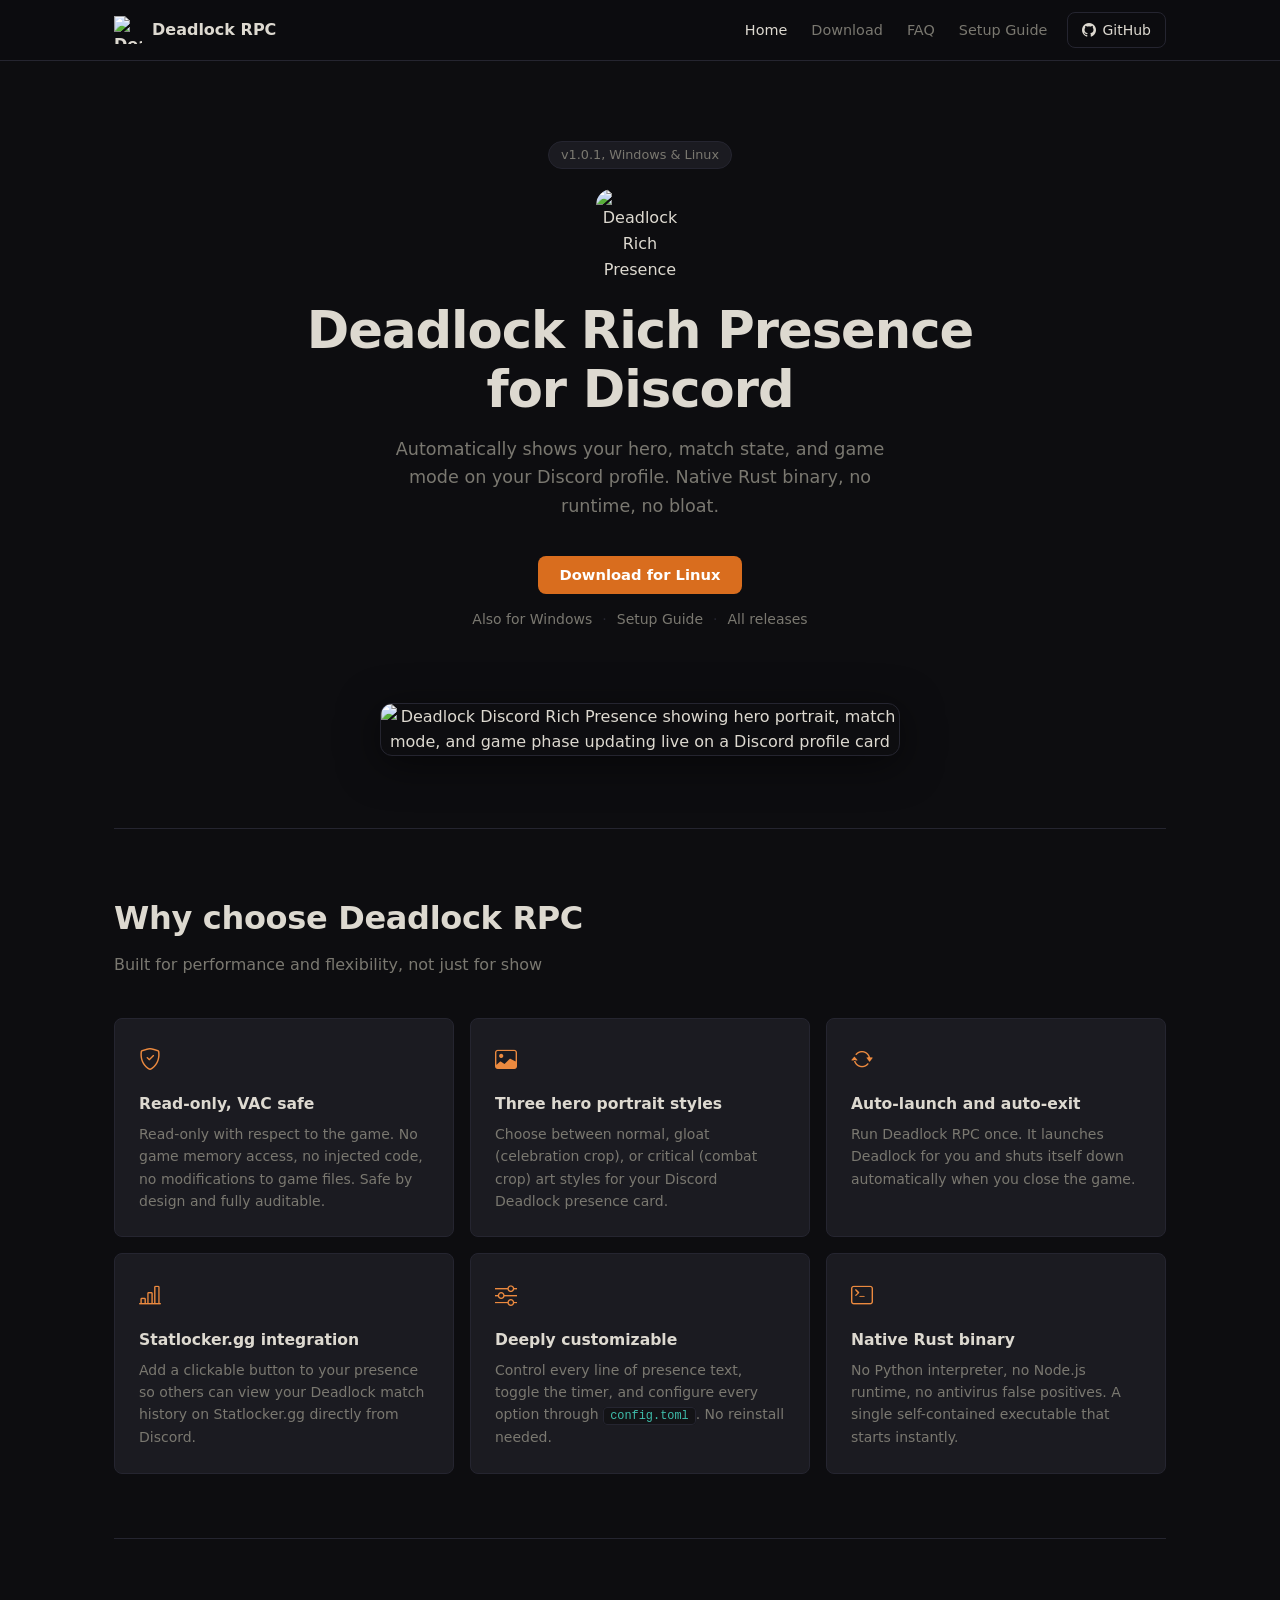
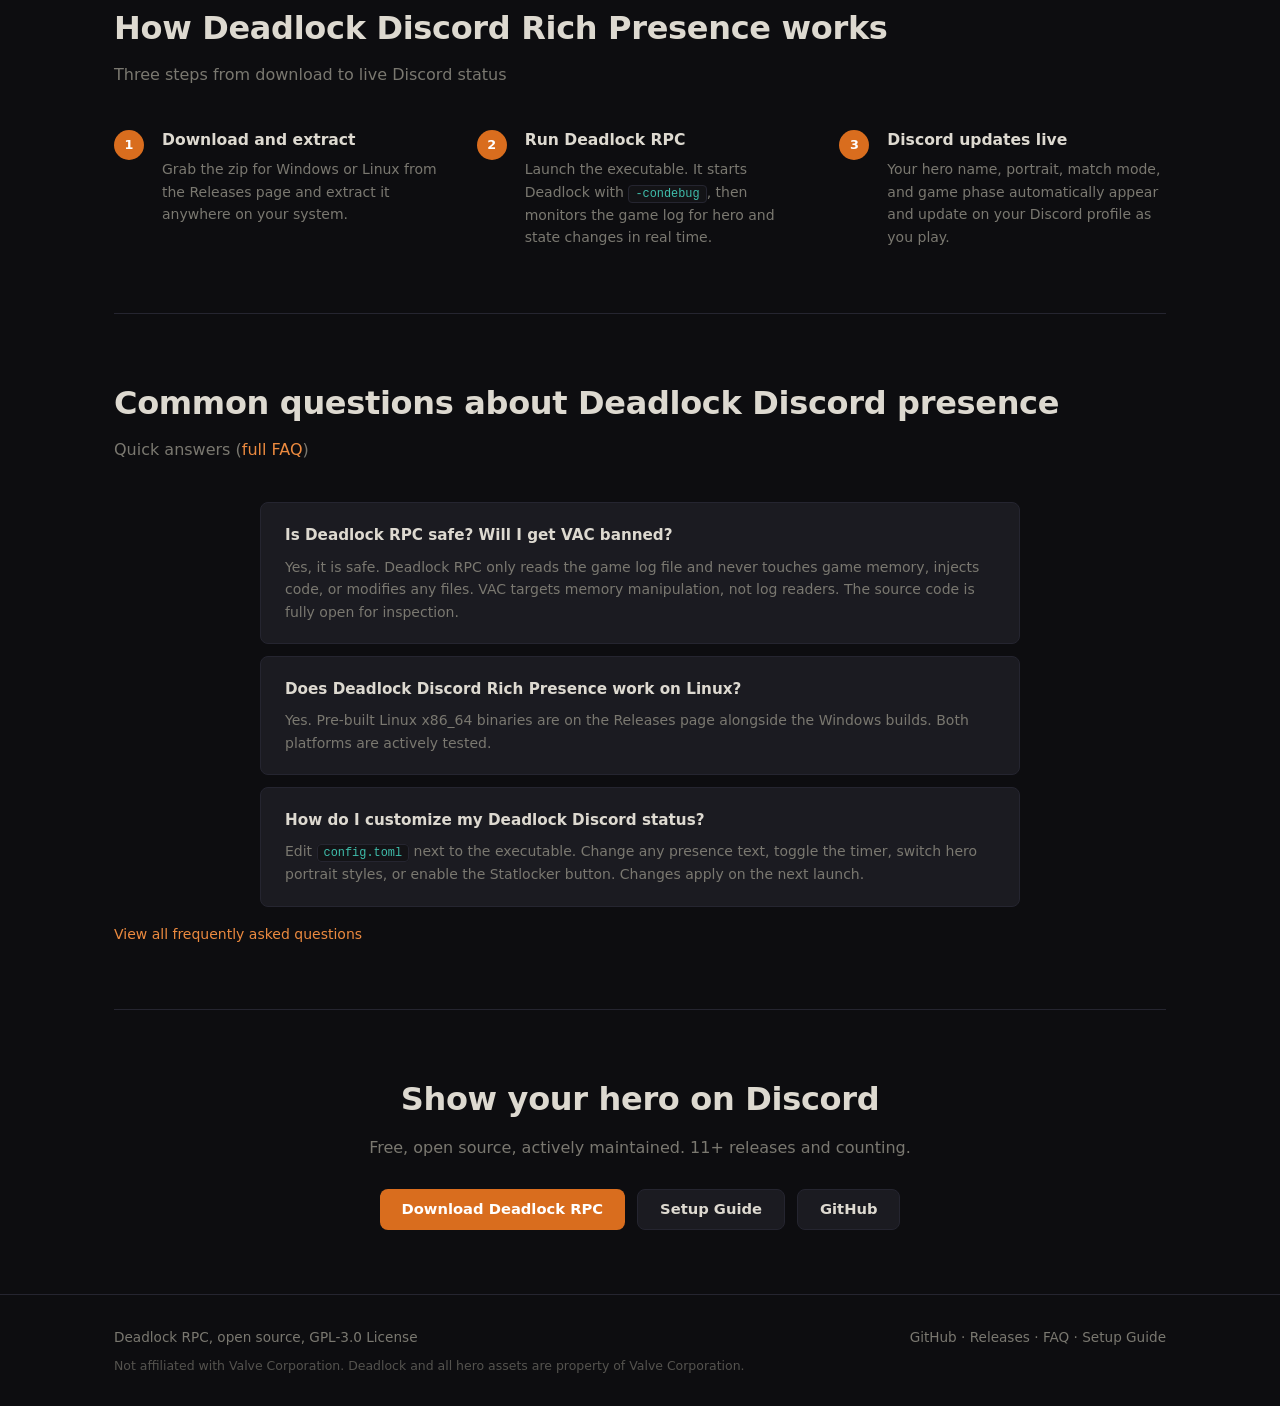
==== index.html @ f25bebad "deploy github page" ====
<!DOCTYPE html>
<html lang="en">
<head>
  <meta charset="UTF-8">
  <meta name="viewport" content="width=device-width, initial-scale=1.0">
  <title>Deadlock Rich Presence: Discord Rich Presence for Deadlock</title>
  <meta name="description" content="Show your Deadlock hero, match state, and game mode on Discord automatically. Free Rust-native app for Windows and Linux. No runtime required.">
  <link rel="canonical" href="https://heytariq.github.io/deadlock-rpc/">
  <link rel="icon" type="image/png" href="assets/icon.png">

  <meta property="og:type" content="website">
  <meta property="og:title" content="Deadlock Rich Presence: Discord Rich Presence for Deadlock">
  <meta property="og:description" content="Show your Deadlock hero, match state, and game mode on Discord automatically. Free Rust-native app for Windows and Linux.">
  <meta property="og:image" content="https://heytariq.github.io/deadlock-rpc/assets/icon.png">
  <meta property="og:url" content="https://heytariq.github.io/deadlock-rpc/">
  <meta property="og:site_name" content="Deadlock Rich Presence">

  <meta name="twitter:card" content="summary">
  <meta name="twitter:title" content="Deadlock Rich Presence: Discord Rich Presence for Deadlock">
  <meta name="twitter:description" content="Show your Deadlock hero, match state, and game mode on Discord automatically. Free Rust-native app for Windows and Linux.">
  <meta name="twitter:image" content="https://heytariq.github.io/deadlock-rpc/assets/icon.png">

  <link rel="stylesheet" href="https://cdn.jsdelivr.net/npm/bootstrap-icons@1.11.3/font/bootstrap-icons.min.css">
  <link rel="stylesheet" href="css/style.css">

  <script type="application/ld+json">
  {
    "@context": "https://schema.org",
    "@type": "SoftwareApplication",
    "name": "Deadlock Rich Presence",
    "alternateName": "Deadlock RPC",
    "description": "Discord Rich Presence for Deadlock. Automatically shows your current hero, game state, and match mode on your Discord profile in real time.",
    "url": "https://heytariq.github.io/deadlock-rpc/",
    "downloadUrl": "https://github.com/HeyTariq/deadlock-rpc/releases/latest",
    "applicationCategory": "GameApplication",
    "operatingSystem": ["Windows", "Linux"],
    "softwareVersion": "1.0.1",
    "offers": {
      "@type": "Offer",
      "price": "0",
      "priceCurrency": "USD"
    },
    "author": {
      "@type": "Person",
      "name": "HeyTariq",
      "url": "https://github.com/HeyTariq"
    },
    "license": "https://github.com/HeyTariq/deadlock-rpc/blob/main/LICENSE",
    "codeRepository": "https://github.com/HeyTariq/deadlock-rpc"
  }
  </script>
</head>
<body>
  <nav aria-label="Site navigation">
    <div class="nav-inner">
      <a href="./" class="nav-brand">
        <img src="assets/icon.png" alt="Deadlock RPC" width="28" height="28">
        Deadlock RPC
      </a>
      <div class="nav-right">
        <ul class="nav-links">
          <li><a href="./" class="active">Home</a></li>
          <li><a href="download/">Download</a></li>
          <li><a href="faq/">FAQ</a></li>
          <li><a href="setup-guide/">Setup Guide</a></li>
        </ul>
        <a href="https://github.com/HeyTariq/deadlock-rpc" class="nav-github" aria-label="View on GitHub">
          <i class="bi bi-github" aria-hidden="true"></i>
          <span class="nav-github-label">GitHub</span>
        </a>
      </div>
    </div>
  </nav>

  <main>
    <div class="container">
      <section class="hero">
        <span class="version-badge">v1.0.1, Windows &amp; Linux</span>
        <img src="assets/icon.png" alt="Deadlock Rich Presence logo" class="hero-icon" width="88" height="88">
        <h1>Deadlock Rich Presence<br>for Discord</h1>
        <p class="hero-tagline">
          Automatically shows your hero, match state, and game mode
          on your Discord profile. Native Rust binary, no runtime, no bloat.
        </p>

        <div class="dl-block">
          <a href="https://github.com/HeyTariq/deadlock-rpc/releases/latest/download/deadlock-rpc-setup-windows-x86_64.zip"
             class="btn btn-primary"
             id="dl-primary-win"
             aria-label="Download Deadlock Rich Presence for Windows">
            Download for Windows
          </a>
          <a href="https://github.com/HeyTariq/deadlock-rpc/releases/latest/download/deadlock-rpc-setup-linux-x86_64.zip"
             class="btn btn-primary"
             id="dl-primary-linux"
             aria-label="Download Deadlock Rich Presence for Linux">
            Download for Linux
          </a>

          <div class="dl-alts">
            <span class="dl-alt-linux">Also for <a href="https://github.com/HeyTariq/deadlock-rpc/releases/latest/download/deadlock-rpc-setup-linux-x86_64.zip" class="link-subtle">Linux</a></span>
            <span class="dl-alt-win">Also for <a href="https://github.com/HeyTariq/deadlock-rpc/releases/latest/download/deadlock-rpc-setup-windows-x86_64.zip" class="link-subtle">Windows</a></span>
            <span class="dl-dot" aria-hidden="true">·</span>
            <a href="setup-guide/" class="link-subtle">Setup Guide</a>
            <span class="dl-dot" aria-hidden="true">·</span>
            <a href="https://github.com/HeyTariq/deadlock-rpc/releases" class="link-subtle">All releases</a>
          </div>
        </div>
      </section>
    </div>

    <div class="demo-section">
      <div class="container">
        <img
          src="assets/demo.gif"
          alt="Deadlock Discord Rich Presence showing hero portrait, match mode, and game phase updating live on a Discord profile card"
          class="demo-gif"
          loading="lazy"
          width="520"
        >
      </div>
    </div>

    <div class="container">
      <section>
        <h2>Why choose Deadlock RPC</h2>
        <p class="section-sub">Built for performance and flexibility, not just for show</p>
        <div class="features-grid">

          <div class="feature-card">
            <i class="bi bi-shield-check feature-icon" aria-hidden="true"></i>
            <h3>Read-only, VAC safe</h3>
            <p>Read-only with respect to the game. No game memory access, no injected code, no modifications to game files. Safe by design and fully auditable.</p>
          </div>

          <div class="feature-card">
            <i class="bi bi-image feature-icon" aria-hidden="true"></i>
            <h3>Three hero portrait styles</h3>
            <p>Choose between normal, gloat (celebration crop), or critical (combat crop) art styles for your Discord Deadlock presence card.</p>
          </div>

          <div class="feature-card">
            <i class="bi bi-arrow-repeat feature-icon" aria-hidden="true"></i>
            <h3>Auto-launch and auto-exit</h3>
            <p>Run Deadlock RPC once. It launches Deadlock for you and shuts itself down automatically when you close the game.</p>
          </div>

          <div class="feature-card">
            <i class="bi bi-bar-chart-line feature-icon" aria-hidden="true"></i>
            <h3>Statlocker.gg integration</h3>
            <p>Add a clickable button to your presence so others can view your Deadlock match history on Statlocker.gg directly from Discord.</p>
          </div>

          <div class="feature-card">
            <i class="bi bi-sliders feature-icon" aria-hidden="true"></i>
            <h3>Deeply customizable</h3>
            <p>Control every line of presence text, toggle the timer, and configure every option through <code>config.toml</code>. No reinstall needed.</p>
          </div>

          <div class="feature-card">
            <i class="bi bi-terminal feature-icon" aria-hidden="true"></i>
            <h3>Native Rust binary</h3>
            <p>No Python interpreter, no Node.js runtime, no antivirus false positives. A single self-contained executable that starts instantly.</p>
          </div>

        </div>
      </section>

      <section>
        <h2>How Deadlock Discord Rich Presence works</h2>
        <p class="section-sub">Three steps from download to live Discord status</p>
        <div class="steps">
          <div class="step">
            <h3>Download and extract</h3>
            <p>Grab the zip for Windows or Linux from the Releases page and extract it anywhere on your system.</p>
          </div>
          <div class="step">
            <h3>Run Deadlock RPC</h3>
            <p>Launch the executable. It starts Deadlock with <code>-condebug</code>, then monitors the game log for hero and state changes in real time.</p>
          </div>
          <div class="step">
            <h3>Discord updates live</h3>
            <p>Your hero name, portrait, match mode, and game phase automatically appear and update on your Discord profile as you play.</p>
          </div>
        </div>
      </section>

      <section>
        <h2>Common questions about Deadlock Discord presence</h2>
        <p class="section-sub">Quick answers (<a href="faq/">full FAQ</a>)</p>
        <div class="faq-list">
          <div class="faq-item">
            <h3>Is Deadlock RPC safe? Will I get VAC banned?</h3>
            <p>Yes, it is safe. Deadlock RPC only reads the game log file and never touches game memory, injects code, or modifies any files. VAC targets memory manipulation, not log readers. The source code is fully open for inspection.</p>
          </div>
          <div class="faq-item">
            <h3>Does Deadlock Discord Rich Presence work on Linux?</h3>
            <p>Yes. Pre-built Linux x86_64 binaries are on the Releases page alongside the Windows builds. Both platforms are actively tested.</p>
          </div>
          <div class="faq-item">
            <h3>How do I customize my Deadlock Discord status?</h3>
            <p>Edit <code>config.toml</code> next to the executable. Change any presence text, toggle the timer, switch hero portrait styles, or enable the Statlocker button. Changes apply on the next launch.</p>
          </div>
        </div>
        <p style="margin-top: 16px; font-size: 0.875rem;"><a href="faq/">View all frequently asked questions</a></p>
      </section>

      <section class="cta-section">
        <h2>Show your hero on Discord</h2>
        <p>Free, open source, actively maintained. 11+ releases and counting.</p>
        <div class="btn-group">
          <a href="download/" class="btn btn-primary">Download Deadlock RPC</a>
          <a href="setup-guide/" class="btn btn-secondary">Setup Guide</a>
          <a href="https://github.com/HeyTariq/deadlock-rpc" class="btn btn-secondary">GitHub</a>
        </div>
      </section>
    </div>
  </main>

  <footer>
    <div class="footer-inner">
      <span>Deadlock RPC, open source, <a href="https://github.com/HeyTariq/deadlock-rpc/blob/main/LICENSE">GPL-3.0 License</a></span>
      <span>
        <a href="https://github.com/HeyTariq/deadlock-rpc">GitHub</a>
        ·
        <a href="https://github.com/HeyTariq/deadlock-rpc/releases">Releases</a>
        ·
        <a href="faq/">FAQ</a>
        ·
        <a href="setup-guide/">Setup Guide</a>
      </span>
    </div>
    <div class="footer-inner footer-disclaimer">
      Not affiliated with Valve Corporation. Deadlock and all hero assets are property of Valve Corporation.
    </div>
  </footer>

  <script>
  (function () {
    var isLinux = /linux/i.test(navigator.platform) && !/android/i.test(navigator.userAgent);
    if (!isLinux) return;
    var winBtn = document.getElementById('dl-primary-win');
    var linuxBtn = document.getElementById('dl-primary-linux');
    var linuxAlt = document.querySelector('.dl-alt-linux');
    var winAlt = document.querySelector('.dl-alt-win');
    if (winBtn) winBtn.style.display = 'none';
    if (linuxBtn) linuxBtn.style.display = 'inline-flex';
    if (linuxAlt) linuxAlt.style.display = 'none';
    if (winAlt) winAlt.style.display = 'inline';
  }());
  </script>
</body>
</html>
---- css/style.css ----
:root {
  --bg: #0d0d10;
  --surface: #131316;
  --card: #1b1b21;
  --border: #252530;
  --text: #ddd9d0;
  --muted: #7a7870;
  --orange: #d96d1e;
  --orange-light: #ec8a3f;
  --teal: #2d9e8e;
  --teal-light: #3fbdab;
  --radius: 8px;
}

*, *::before, *::after {
  box-sizing: border-box;
  margin: 0;
  padding: 0;
}

html { scroll-behavior: smooth; }

body {
  background: var(--bg);
  color: var(--text);
  font-family: -apple-system, BlinkMacSystemFont, 'Segoe UI', system-ui, sans-serif;
  font-size: 16px;
  line-height: 1.6;
}

a {
  color: var(--orange-light);
  text-decoration: none;
}

a:hover { text-decoration: underline; }

/* Nav */
nav {
  position: sticky;
  top: 0;
  background: rgba(13, 13, 16, 0.96);
  backdrop-filter: blur(8px);
  border-bottom: 1px solid var(--border);
  z-index: 100;
}

.nav-inner {
  max-width: 1100px;
  margin: 0 auto;
  padding: 0 24px;
  display: flex;
  align-items: center;
  justify-content: space-between;
  height: 60px;
}

.nav-brand {
  display: flex;
  align-items: center;
  gap: 10px;
  font-weight: 600;
  font-size: 1rem;
  color: var(--text);
  text-decoration: none;
}

.nav-brand:hover { text-decoration: none; }

.nav-brand img {
  width: 28px;
  height: 28px;
}

.nav-right {
  display: flex;
  align-items: center;
  gap: 20px;
}

.nav-links {
  display: flex;
  gap: 24px;
  list-style: none;
}

.nav-links a {
  color: var(--muted);
  font-size: 0.9rem;
  transition: color 0.15s;
  text-decoration: none;
}

.nav-links a:hover,
.nav-links a.active {
  color: var(--text);
}

.nav-github {
  display: inline-flex;
  align-items: center;
  gap: 6px;
  padding: 6px 14px;
  border: 1px solid var(--border);
  border-radius: var(--radius);
  color: var(--text);
  font-size: 0.875rem;
  font-weight: 500;
  text-decoration: none;
  white-space: nowrap;
  transition: border-color 0.15s;
}

.nav-github:hover {
  border-color: var(--muted);
  color: var(--text);
  text-decoration: none;
}

/* Layout */
.container {
  max-width: 1100px;
  margin: 0 auto;
  padding: 0 24px;
}

/* Sections — no global border; use sibling selectors so first section is always clean */
section {
  padding: 64px 0;
}

/* Border between consecutive sections in the same container */
section + section {
  border-top: 1px solid var(--border);
}

/* First section in the second container on the homepage (follows .demo-section) */
.demo-section + .container > section:first-child {
  border-top: 1px solid var(--border);
}

/* First section on inner pages follows .page-hero which already has a border-bottom */
.page-hero + section {
  padding-top: 40px;
}

/* Hero */
.hero {
  padding: 80px 0 72px;
  text-align: center;
}

.hero-icon {
  width: 88px;
  height: 88px;
  margin-bottom: 24px;
  border-radius: 16px;
  display: block;
  margin-left: auto;
  margin-right: auto;
}

h1 {
  font-size: clamp(2rem, 5vw, 3.2rem);
  font-weight: 700;
  line-height: 1.15;
  margin-bottom: 16px;
  letter-spacing: -0.02em;
}

.hero-tagline {
  font-size: 1.1rem;
  color: var(--muted);
  max-width: 520px;
  margin: 0 auto 36px;
}

/* Smart download block */
.dl-block {
  display: flex;
  flex-direction: column;
  align-items: center;
  gap: 14px;
}

#dl-primary-linux {
  display: none;
}

.dl-alts {
  display: flex;
  align-items: center;
  gap: 10px;
  font-size: 0.875rem;
  color: var(--muted);
  flex-wrap: wrap;
  justify-content: center;
}

.dl-dot {
  color: var(--border);
  user-select: none;
}

.dl-alt-win {
  display: none;
}

.link-subtle {
  color: var(--muted);
  text-decoration: none;
  transition: color 0.15s;
}

.link-subtle:hover {
  color: var(--text);
  text-decoration: none;
}

/* Buttons */
.btn-group {
  display: flex;
  gap: 12px;
  justify-content: center;
  flex-wrap: wrap;
}

.btn {
  display: inline-flex;
  align-items: center;
  gap: 8px;
  padding: 12px 22px;
  border-radius: var(--radius);
  font-size: 0.92rem;
  font-weight: 600;
  text-decoration: none;
  transition: opacity 0.15s, transform 0.1s;
  white-space: nowrap;
  line-height: 1;
}

.btn:hover {
  opacity: 0.85;
  text-decoration: none;
  transform: translateY(-1px);
}

.btn-primary {
  background: var(--orange);
  color: #fff;
}

.btn-secondary {
  background: var(--card);
  color: var(--text);
  border: 1px solid var(--border);
}

/* Demo section — full width, centered content */
.demo-section {
  padding: 0 0 72px;
  text-align: center;
}

.demo-gif {
  max-width: 520px;
  width: 100%;
  border-radius: 12px;
  border: 1px solid var(--border);
  box-shadow: 0 8px 40px rgba(0,0,0,0.5);
}

/* Section headings */
h2 {
  font-size: clamp(1.5rem, 3vw, 2rem);
  font-weight: 700;
  margin-bottom: 8px;
  letter-spacing: -0.01em;
}

.section-sub {
  color: var(--muted);
  margin-bottom: 40px;
  font-size: 1rem;
}

/* Feature cards */
.features-grid {
  display: grid;
  grid-template-columns: repeat(auto-fit, minmax(280px, 1fr));
  gap: 16px;
}

.feature-card {
  background: var(--card);
  border: 1px solid var(--border);
  border-radius: var(--radius);
  padding: 24px;
}

.feature-icon {
  font-size: 22px;
  color: var(--orange-light);
  margin-bottom: 14px;
  display: block;
}

h3 {
  font-size: 0.975rem;
  font-weight: 600;
  margin-bottom: 6px;
}

.feature-card p {
  font-size: 0.875rem;
  color: var(--muted);
  line-height: 1.6;
}

/* Steps (how it works) */
.steps {
  display: grid;
  grid-template-columns: repeat(auto-fit, minmax(220px, 1fr));
  gap: 36px;
  counter-reset: steps;
}

.step {
  position: relative;
  padding-left: 48px;
}

.step::before {
  counter-increment: steps;
  content: counter(steps);
  position: absolute;
  left: 0;
  top: 2px;
  width: 30px;
  height: 30px;
  background: var(--orange);
  color: #fff;
  border-radius: 50%;
  font-weight: 700;
  font-size: 0.8rem;
  text-align: center;
  line-height: 30px;
}

.step h3 { margin-bottom: 6px; }

.step p {
  font-size: 0.875rem;
  color: var(--muted);
  line-height: 1.6;
}

/* FAQ list */
.faq-list {
  display: flex;
  flex-direction: column;
  gap: 12px;
  max-width: 760px;
  margin: 0 auto;
}

/* When faq-list is used on the FAQ page (full-width intent) */
.faq-page .faq-list {
  max-width: 800px;
}

.faq-item {
  background: var(--card);
  border: 1px solid var(--border);
  border-radius: var(--radius);
  padding: 20px 24px;
}

.faq-item h3 {
  font-size: 0.95rem;
  font-weight: 600;
  margin-bottom: 8px;
  color: var(--text);
}

.faq-item p {
  font-size: 0.875rem;
  color: var(--muted);
  line-height: 1.6;
}

.faq-item p + p {
  margin-top: 8px;
}

.faq-item ul {
  padding-left: 20px;
  margin-top: 8px;
  font-size: 0.875rem;
  color: var(--muted);
  line-height: 1.8;
}

/* CTA section */
.cta-section {
  text-align: center;
}

.cta-section h2 { margin-bottom: 10px; }

.cta-section p {
  color: var(--muted);
  margin-bottom: 28px;
}

/* Platform cards (download page) */
.platform-grid {
  display: grid;
  grid-template-columns: repeat(auto-fit, minmax(280px, 1fr));
  gap: 20px;
  margin-bottom: 24px;
}

.platform-card {
  background: var(--card);
  border: 1px solid var(--border);
  border-radius: var(--radius);
  padding: 28px;
  display: flex;
  flex-direction: column;
}

.platform-card h3 {
  font-size: 1.05rem;
  margin-bottom: 16px;
  display: flex;
  align-items: center;
  gap: 8px;
}

.platform-card ol {
  padding-left: 20px;
  color: var(--muted);
  font-size: 0.875rem;
  line-height: 1.9;
  flex: 1;
}

.platform-card .btn {
  margin-top: 20px;
  align-self: flex-start;
}

/* Code */
code {
  background: var(--surface);
  border: 1px solid var(--border);
  border-radius: 4px;
  padding: 1px 6px;
  font-size: 0.85em;
  font-family: 'Cascadia Code', 'JetBrains Mono', 'Fira Code', monospace;
  color: var(--teal-light);
}

pre {
  background: var(--surface);
  border: 1px solid var(--border);
  border-radius: var(--radius);
  padding: 16px;
  overflow-x: auto;
  font-size: 0.85rem;
  line-height: 1.7;
  color: var(--text);
  margin: 12px 0;
}

pre code {
  background: none;
  border: none;
  padding: 0;
  font-size: inherit;
  color: inherit;
}

/* Notices */
.notice {
  background: rgba(45, 158, 142, 0.1);
  border: 1px solid rgba(45, 158, 142, 0.28);
  border-radius: var(--radius);
  padding: 14px 18px;
  font-size: 0.875rem;
  line-height: 1.6;
  margin-top: 16px;
  color: var(--text);
}

.notice.warn {
  background: rgba(217, 109, 30, 0.1);
  border-color: rgba(217, 109, 30, 0.3);
}

/* Page hero (inner pages) */
.page-hero {
  padding: 56px 0 40px;
  border-bottom: 1px solid var(--border);
}

.page-hero h1 {
  font-size: clamp(1.8rem, 4vw, 2.5rem);
  margin-bottom: 10px;
}

.page-hero p {
  color: var(--muted);
  font-size: 1rem;
  max-width: 600px;
}

/* Setup guide steps */
.guide-step {
  display: flex;
  gap: 20px;
  margin-bottom: 36px;
}

.guide-num {
  flex-shrink: 0;
  width: 32px;
  height: 32px;
  background: var(--orange);
  color: #fff;
  border-radius: 50%;
  display: flex;
  align-items: center;
  justify-content: center;
  font-weight: 700;
  font-size: 0.85rem;
  margin-top: 2px;
}

.guide-content h3 {
  font-size: 1rem;
  margin-bottom: 6px;
}

.guide-content p {
  font-size: 0.875rem;
  color: var(--muted);
  line-height: 1.7;
}

.guide-content p + p {
  margin-top: 8px;
}

.guide-content ul,
.guide-content ol {
  padding-left: 20px;
  margin-top: 8px;
  font-size: 0.875rem;
  color: var(--muted);
  line-height: 1.8;
}

.guide-content li { margin-bottom: 4px; }

/* Config table */
.table-wrap {
  overflow-x: auto;
  -webkit-overflow-scrolling: touch;
  margin-top: 16px;
  border-radius: var(--radius);
  border: 1px solid var(--border);
}

.config-table {
  width: 100%;
  border-collapse: collapse;
  font-size: 0.85rem;
  min-width: 480px;
}

.config-table th,
.config-table td {
  padding: 10px 14px;
  text-align: left;
  border-bottom: 1px solid var(--border);
}

.config-table tbody tr:last-child td {
  border-bottom: none;
}

.config-table th {
  background: var(--surface);
  color: var(--muted);
  font-weight: 600;
  font-size: 0.8rem;
  text-transform: uppercase;
  letter-spacing: 0.04em;
}

.config-table td:first-child {
  color: var(--teal-light);
  white-space: nowrap;
}

/* Section heading above a table */
.table-label {
  font-size: 1rem;
  font-weight: 600;
  margin: 32px 0 12px;
}

/* Version badge */
.version-badge {
  display: inline-block;
  background: var(--card);
  border: 1px solid var(--border);
  border-radius: 20px;
  padding: 3px 12px;
  font-size: 0.8rem;
  color: var(--muted);
  margin-bottom: 20px;
}

/* Footer */
footer {
  border-top: 1px solid var(--border);
  padding: 32px 0;
  color: var(--muted);
  font-size: 0.85rem;
}

.footer-inner {
  max-width: 1100px;
  margin: 0 auto;
  padding: 0 24px;
  display: flex;
  justify-content: space-between;
  align-items: center;
  flex-wrap: wrap;
  gap: 12px;
}

.footer-inner a {
  color: var(--muted);
  text-decoration: none;
}

.footer-inner a:hover { color: var(--text); }

.footer-disclaimer {
  font-size: 0.78rem;
  opacity: 0.65;
  margin-top: 8px;
}

/* Responsive */
@media (max-width: 640px) {
  .nav-links {
    gap: 14px;
  }

  .nav-github-label {
    display: none;
  }

  .nav-github {
    padding: 6px 10px;
  }

  .nav-links li:first-child {
    display: none;
  }

  .hero {
    padding: 52px 0 52px;
  }

  .hero-icon {
    width: 68px;
    height: 68px;
  }

  .btn {
    font-size: 0.875rem;
    padding: 11px 18px;
  }

  section { padding: 48px 0; }

  .guide-step {
    flex-direction: column;
    gap: 10px;
  }

  .footer-inner {
    flex-direction: column;
    text-align: center;
  }

  .platform-card .btn {
    align-self: stretch;
    justify-content: center;
  }
}
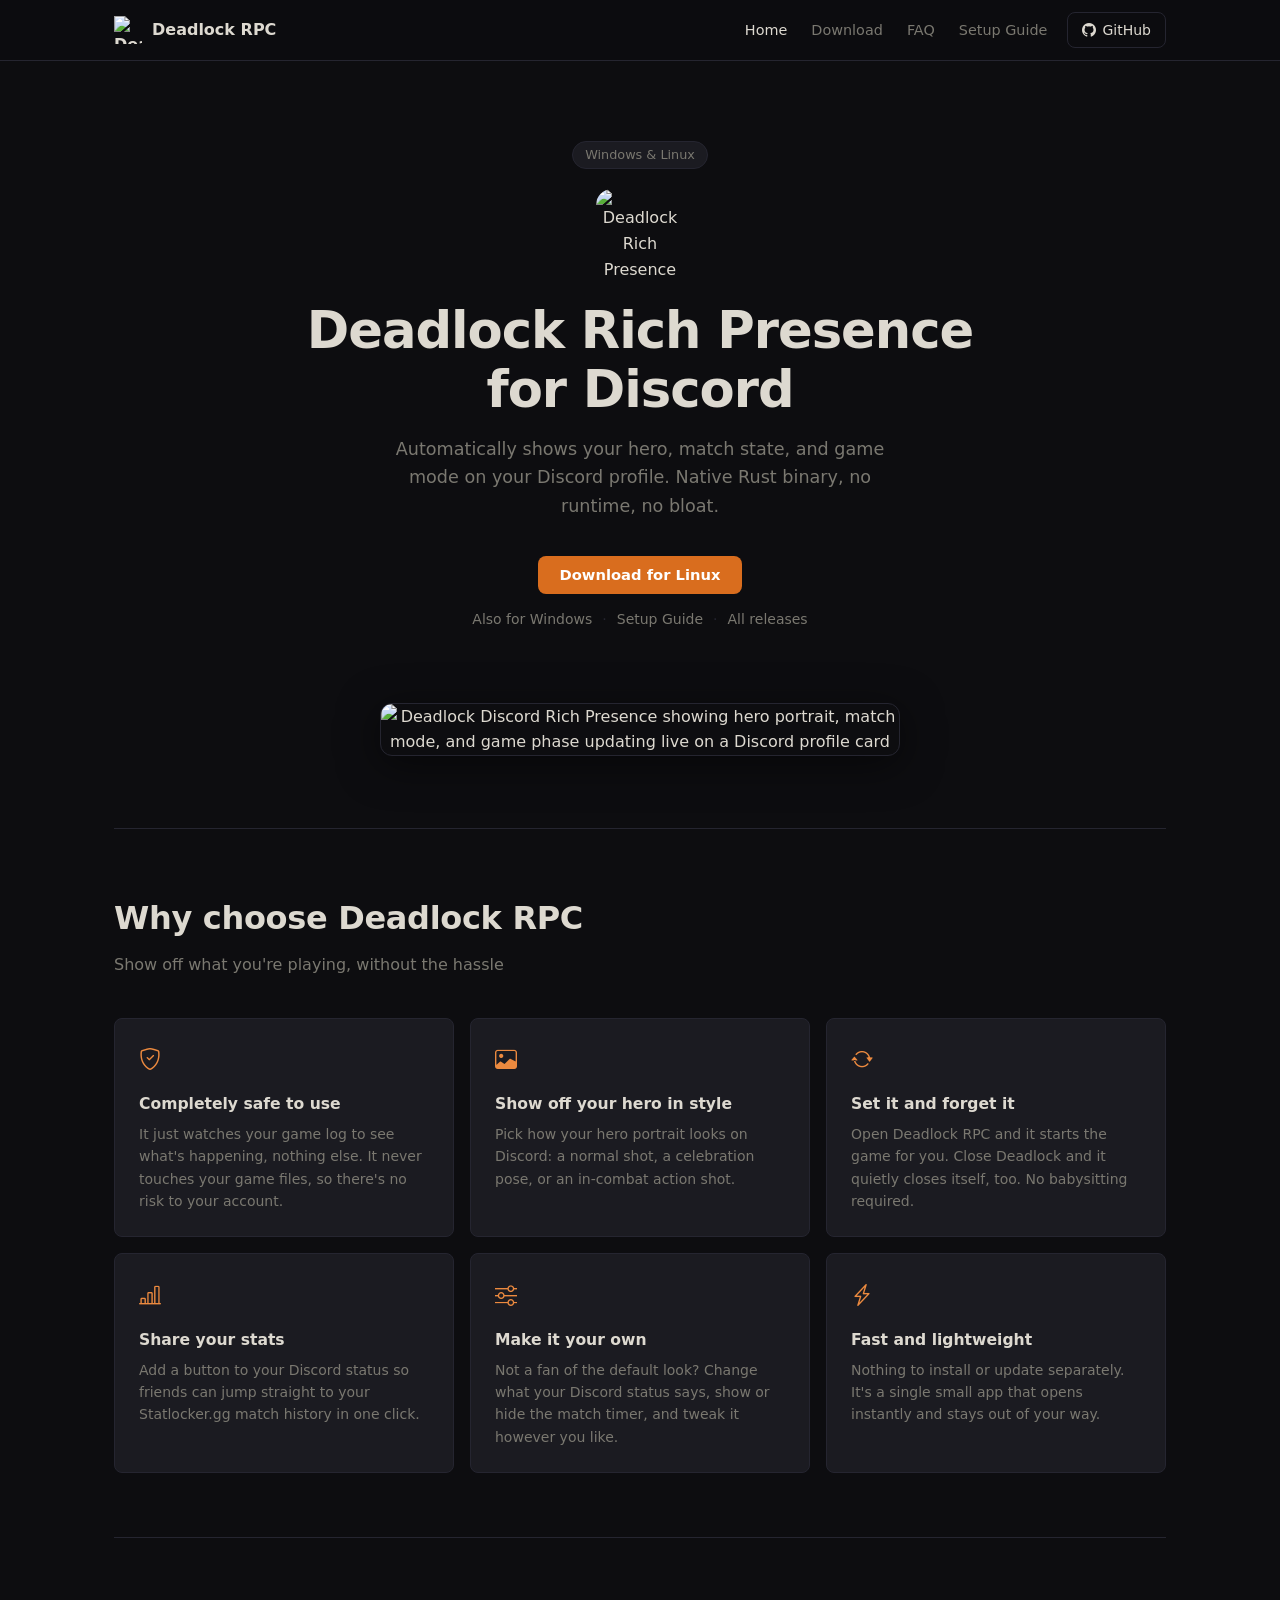
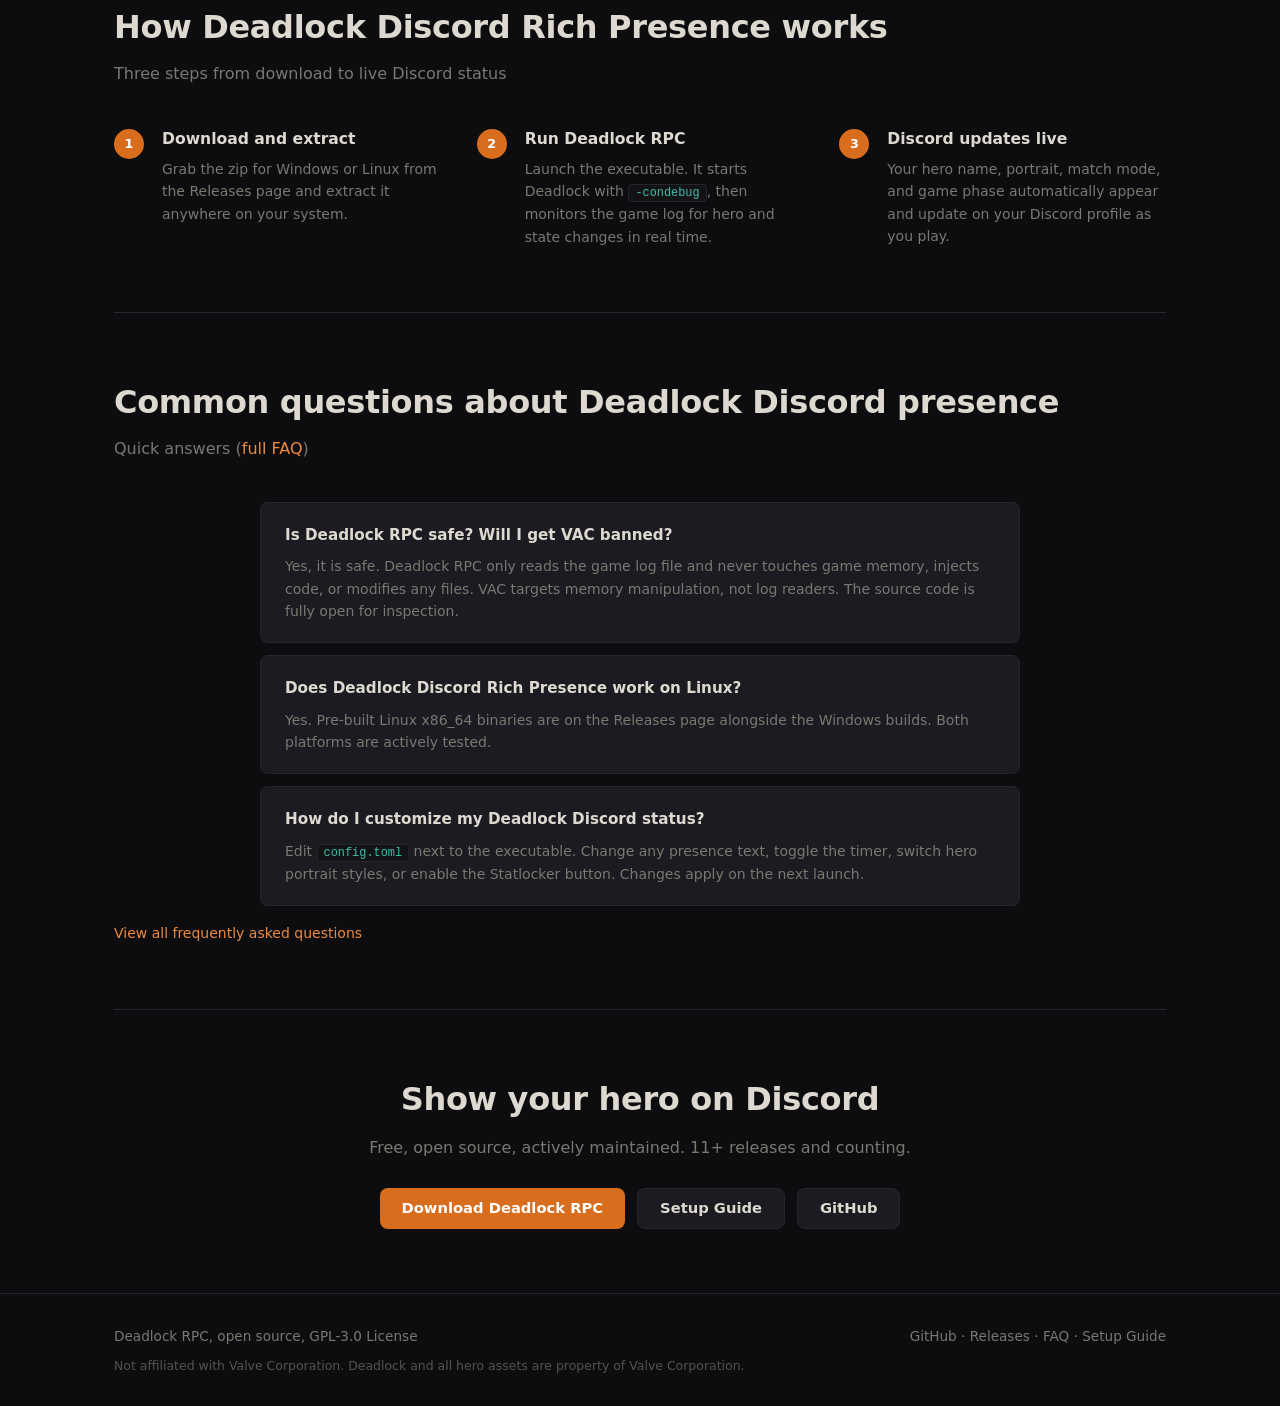
==== commit da365b21: "feat: auto-update version badge and improve site UX Fetch the latest release tag from GitHub at page" ====
--- a/index.html
+++ b/index.html
@@ -7,6 +7,7 @@
   <meta name="description" content="Show your Deadlock hero, match state, and game mode on Discord automatically. Free Rust-native app for Windows and Linux. No runtime required.">
   <link rel="canonical" href="https://heytariq.github.io/deadlock-rpc/">
   <link rel="icon" type="image/png" href="assets/icon.png">
+  <meta name="google-site-verification" content="DSSa6KZz8AAY7FuasjFtx8nGeRokejxk_uT6S8hJzq4" />
 
   <meta property="og:type" content="website">
   <meta property="og:title" content="Deadlock Rich Presence: Discord Rich Presence for Deadlock">
@@ -68,14 +69,23 @@
           <i class="bi bi-github" aria-hidden="true"></i>
           <span class="nav-github-label">GitHub</span>
         </a>
+        <button class="nav-hamburger" aria-label="Toggle navigation" aria-expanded="false" aria-controls="nav-mobile-menu">
+          <i class="bi bi-list" aria-hidden="true"></i>
+        </button>
       </div>
+    </div>
+    <div class="nav-mobile-menu" id="nav-mobile-menu">
+      <a href="./" class="active">Home</a>
+      <a href="download/">Download</a>
+      <a href="faq/">FAQ</a>
+      <a href="setup-guide/">Setup Guide</a>
     </div>
   </nav>
 
   <main>
     <div class="container">
       <section class="hero">
-        <span class="version-badge">v1.0.1, Windows &amp; Linux</span>
+        <span class="version-badge" id="version-badge" data-suffix="Windows &amp; Linux">Windows &amp; Linux</span>
         <img src="assets/icon.png" alt="Deadlock Rich Presence logo" class="hero-icon" width="88" height="88">
         <h1>Deadlock Rich Presence<br>for Discord</h1>
         <p class="hero-tagline">
@@ -98,8 +108,8 @@
           </a>
 
           <div class="dl-alts">
-            <span class="dl-alt-linux">Also for <a href="https://github.com/HeyTariq/deadlock-rpc/releases/latest/download/deadlock-rpc-setup-linux-x86_64.zip" class="link-subtle">Linux</a></span>
-            <span class="dl-alt-win">Also for <a href="https://github.com/HeyTariq/deadlock-rpc/releases/latest/download/deadlock-rpc-setup-windows-x86_64.zip" class="link-subtle">Windows</a></span>
+            <a href="https://github.com/HeyTariq/deadlock-rpc/releases/latest/download/deadlock-rpc-setup-linux-x86_64.zip" class="link-subtle dl-alt-linux">Also for Linux</a>
+            <a href="https://github.com/HeyTariq/deadlock-rpc/releases/latest/download/deadlock-rpc-setup-windows-x86_64.zip" class="link-subtle dl-alt-win">Also for Windows</a>
             <span class="dl-dot" aria-hidden="true">·</span>
             <a href="setup-guide/" class="link-subtle">Setup Guide</a>
             <span class="dl-dot" aria-hidden="true">·</span>
@@ -124,43 +134,43 @@
     <div class="container">
       <section>
         <h2>Why choose Deadlock RPC</h2>
-        <p class="section-sub">Built for performance and flexibility, not just for show</p>
+        <p class="section-sub">Show off what you're playing, without the hassle</p>
         <div class="features-grid">
 
           <div class="feature-card">
             <i class="bi bi-shield-check feature-icon" aria-hidden="true"></i>
-            <h3>Read-only, VAC safe</h3>
-            <p>Read-only with respect to the game. No game memory access, no injected code, no modifications to game files. Safe by design and fully auditable.</p>
+            <h3>Completely safe to use</h3>
+            <p>It just watches your game log to see what's happening, nothing else. It never touches your game files, so there's no risk to your account.</p>
           </div>
 
           <div class="feature-card">
             <i class="bi bi-image feature-icon" aria-hidden="true"></i>
-            <h3>Three hero portrait styles</h3>
-            <p>Choose between normal, gloat (celebration crop), or critical (combat crop) art styles for your Discord Deadlock presence card.</p>
+            <h3>Show off your hero in style</h3>
+            <p>Pick how your hero portrait looks on Discord: a normal shot, a celebration pose, or an in-combat action shot.</p>
           </div>
 
           <div class="feature-card">
             <i class="bi bi-arrow-repeat feature-icon" aria-hidden="true"></i>
-            <h3>Auto-launch and auto-exit</h3>
-            <p>Run Deadlock RPC once. It launches Deadlock for you and shuts itself down automatically when you close the game.</p>
+            <h3>Set it and forget it</h3>
+            <p>Open Deadlock RPC and it starts the game for you. Close Deadlock and it quietly closes itself, too. No babysitting required.</p>
           </div>
 
           <div class="feature-card">
             <i class="bi bi-bar-chart-line feature-icon" aria-hidden="true"></i>
-            <h3>Statlocker.gg integration</h3>
-            <p>Add a clickable button to your presence so others can view your Deadlock match history on Statlocker.gg directly from Discord.</p>
+            <h3>Share your stats</h3>
+            <p>Add a button to your Discord status so friends can jump straight to your Statlocker.gg match history in one click.</p>
           </div>
 
           <div class="feature-card">
             <i class="bi bi-sliders feature-icon" aria-hidden="true"></i>
-            <h3>Deeply customizable</h3>
-            <p>Control every line of presence text, toggle the timer, and configure every option through <code>config.toml</code>. No reinstall needed.</p>
-          </div>
-
-          <div class="feature-card">
-            <i class="bi bi-terminal feature-icon" aria-hidden="true"></i>
-            <h3>Native Rust binary</h3>
-            <p>No Python interpreter, no Node.js runtime, no antivirus false positives. A single self-contained executable that starts instantly.</p>
+            <h3>Make it your own</h3>
+            <p>Not a fan of the default look? Change what your Discord status says, show or hide the match timer, and tweak it however you like.</p>
+          </div>
+
+          <div class="feature-card">
+            <i class="bi bi-lightning-charge feature-icon" aria-hidden="true"></i>
+            <h3>Fast and lightweight</h3>
+            <p>Nothing to install or update separately. It's a single small app that opens instantly and stays out of your way.</p>
           </div>
 
         </div>
@@ -248,6 +258,22 @@
     if (linuxAlt) linuxAlt.style.display = 'none';
     if (winAlt) winAlt.style.display = 'inline';
   }());
+  (function () {
+    var btn = document.querySelector('.nav-hamburger');
+    var menu = document.getElementById('nav-mobile-menu');
+    if (!btn || !menu) return;
+    btn.addEventListener('click', function () {
+      var open = menu.classList.toggle('open');
+      btn.setAttribute('aria-expanded', open ? 'true' : 'false');
+    });
+    document.addEventListener('click', function (e) {
+      if (!menu.contains(e.target) && !btn.contains(e.target)) {
+        menu.classList.remove('open');
+        btn.setAttribute('aria-expanded', 'false');
+      }
+    });
+  }());
   </script>
+  <script src="assets/version.js"></script>
 </body>
 </html>
--- a/css/style.css
+++ b/css/style.css
@@ -43,6 +43,8 @@
   backdrop-filter: blur(8px);
   border-bottom: 1px solid var(--border);
   z-index: 100;
+  /* needed for mobile dropdown positioning */
+  isolation: isolate;
 }
 
 .nav-inner {
@@ -113,6 +115,60 @@
 
 .nav-github:hover {
   border-color: var(--muted);
+  color: var(--text);
+  text-decoration: none;
+}
+
+.nav-hamburger {
+  display: none;
+  appearance: none;
+  -webkit-appearance: none;
+  background: none;
+  border: 1px solid var(--border);
+  border-radius: var(--radius);
+  padding: 6px 10px;
+  margin: 0;
+  color: var(--text);
+  font-size: 0.875rem;
+  font-family: inherit;
+  line-height: inherit;
+  cursor: pointer;
+  transition: border-color 0.15s;
+}
+
+.nav-hamburger:hover {
+  border-color: var(--muted);
+}
+
+.nav-mobile-menu {
+  display: none;
+  position: absolute;
+  top: 61px;
+  right: 24px;
+  background: var(--surface);
+  border: 1px solid var(--border);
+  border-radius: var(--radius);
+  min-width: 160px;
+  z-index: 200;
+  padding: 6px 0;
+  box-shadow: 0 8px 24px rgba(0, 0, 0, 0.4);
+}
+
+.nav-mobile-menu.open {
+  display: block;
+}
+
+.nav-mobile-menu a {
+  display: block;
+  padding: 10px 16px;
+  color: var(--muted);
+  font-size: 0.9rem;
+  text-decoration: none;
+  transition: color 0.15s;
+}
+
+.nav-mobile-menu a:hover,
+.nav-mobile-menu a.active {
   color: var(--text);
   text-decoration: none;
 }
@@ -659,7 +715,7 @@
 /* Responsive */
 @media (max-width: 640px) {
   .nav-links {
-    gap: 14px;
+    display: none;
   }
 
   .nav-github-label {
@@ -670,8 +726,10 @@
     padding: 6px 10px;
   }
 
-  .nav-links li:first-child {
-    display: none;
+  .nav-hamburger {
+    display: inline-flex;
+    align-items: center;
+    justify-content: center;
   }
 
   .hero {
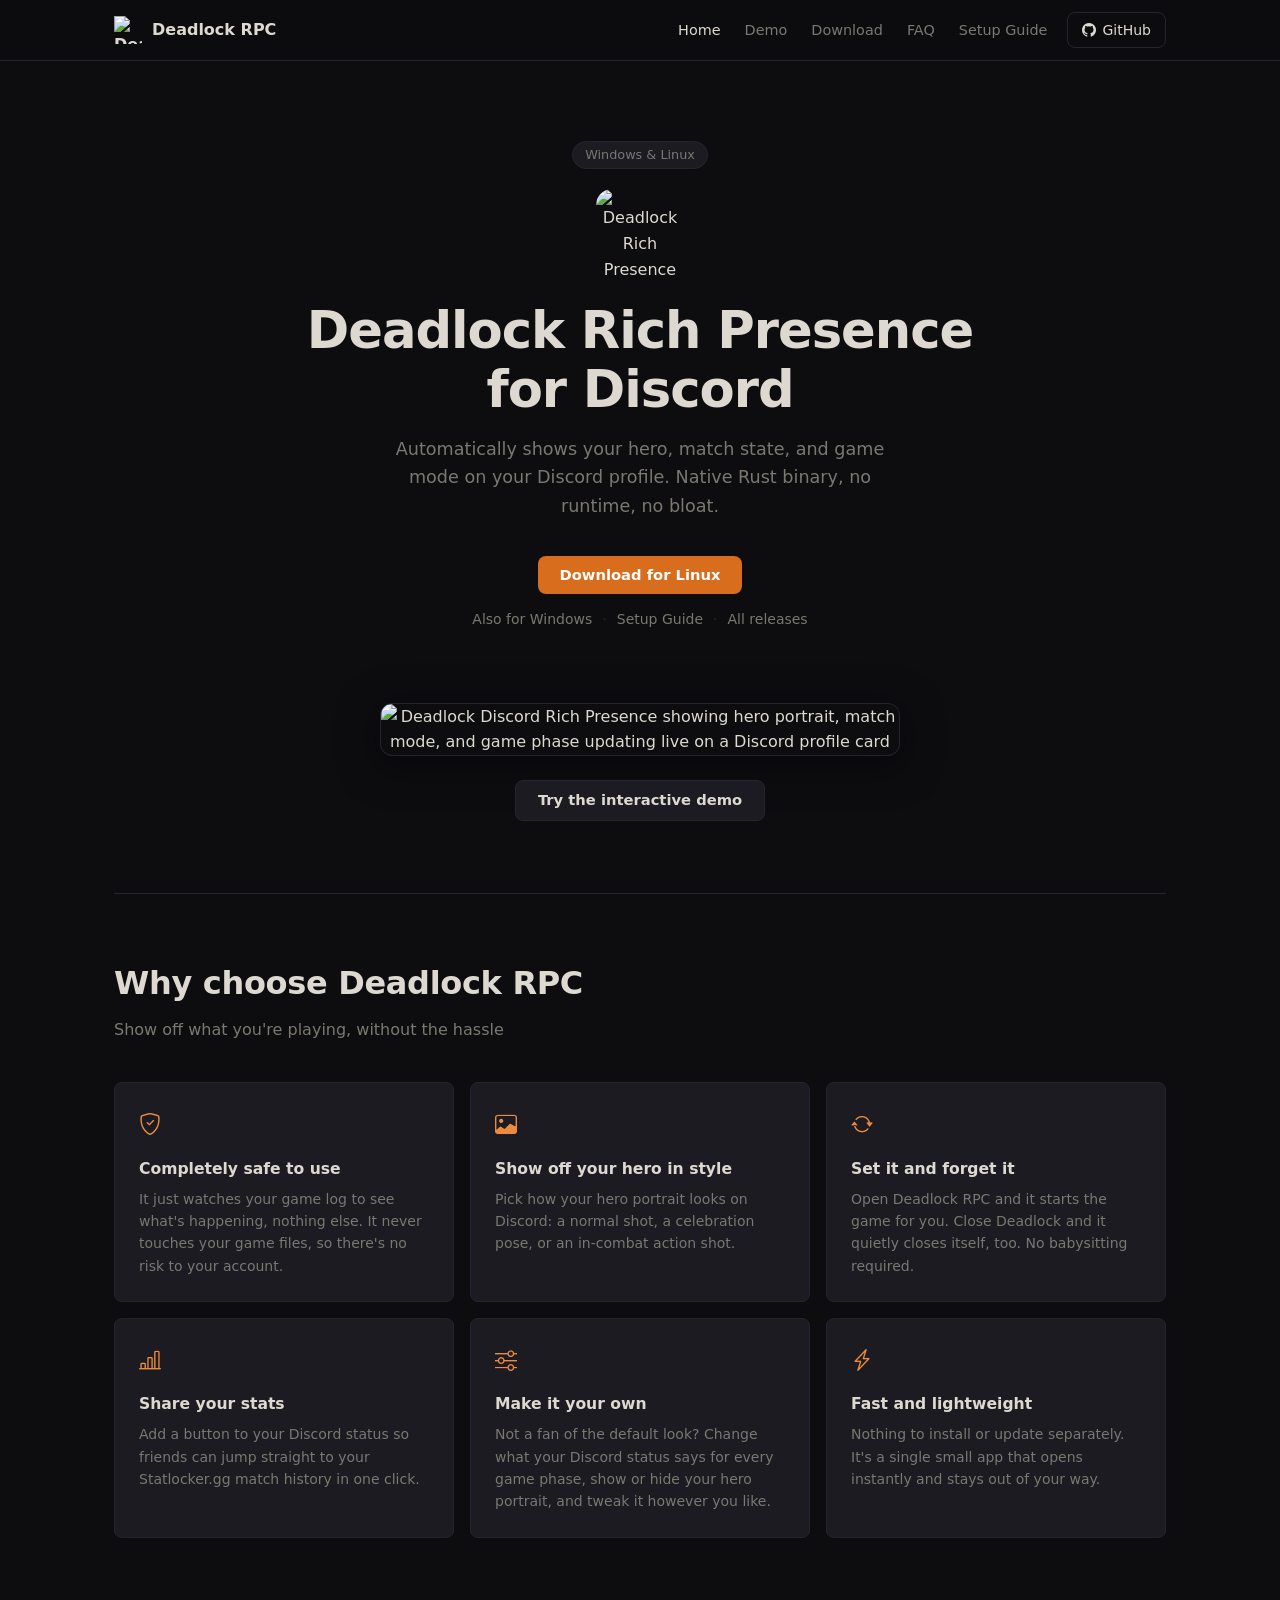
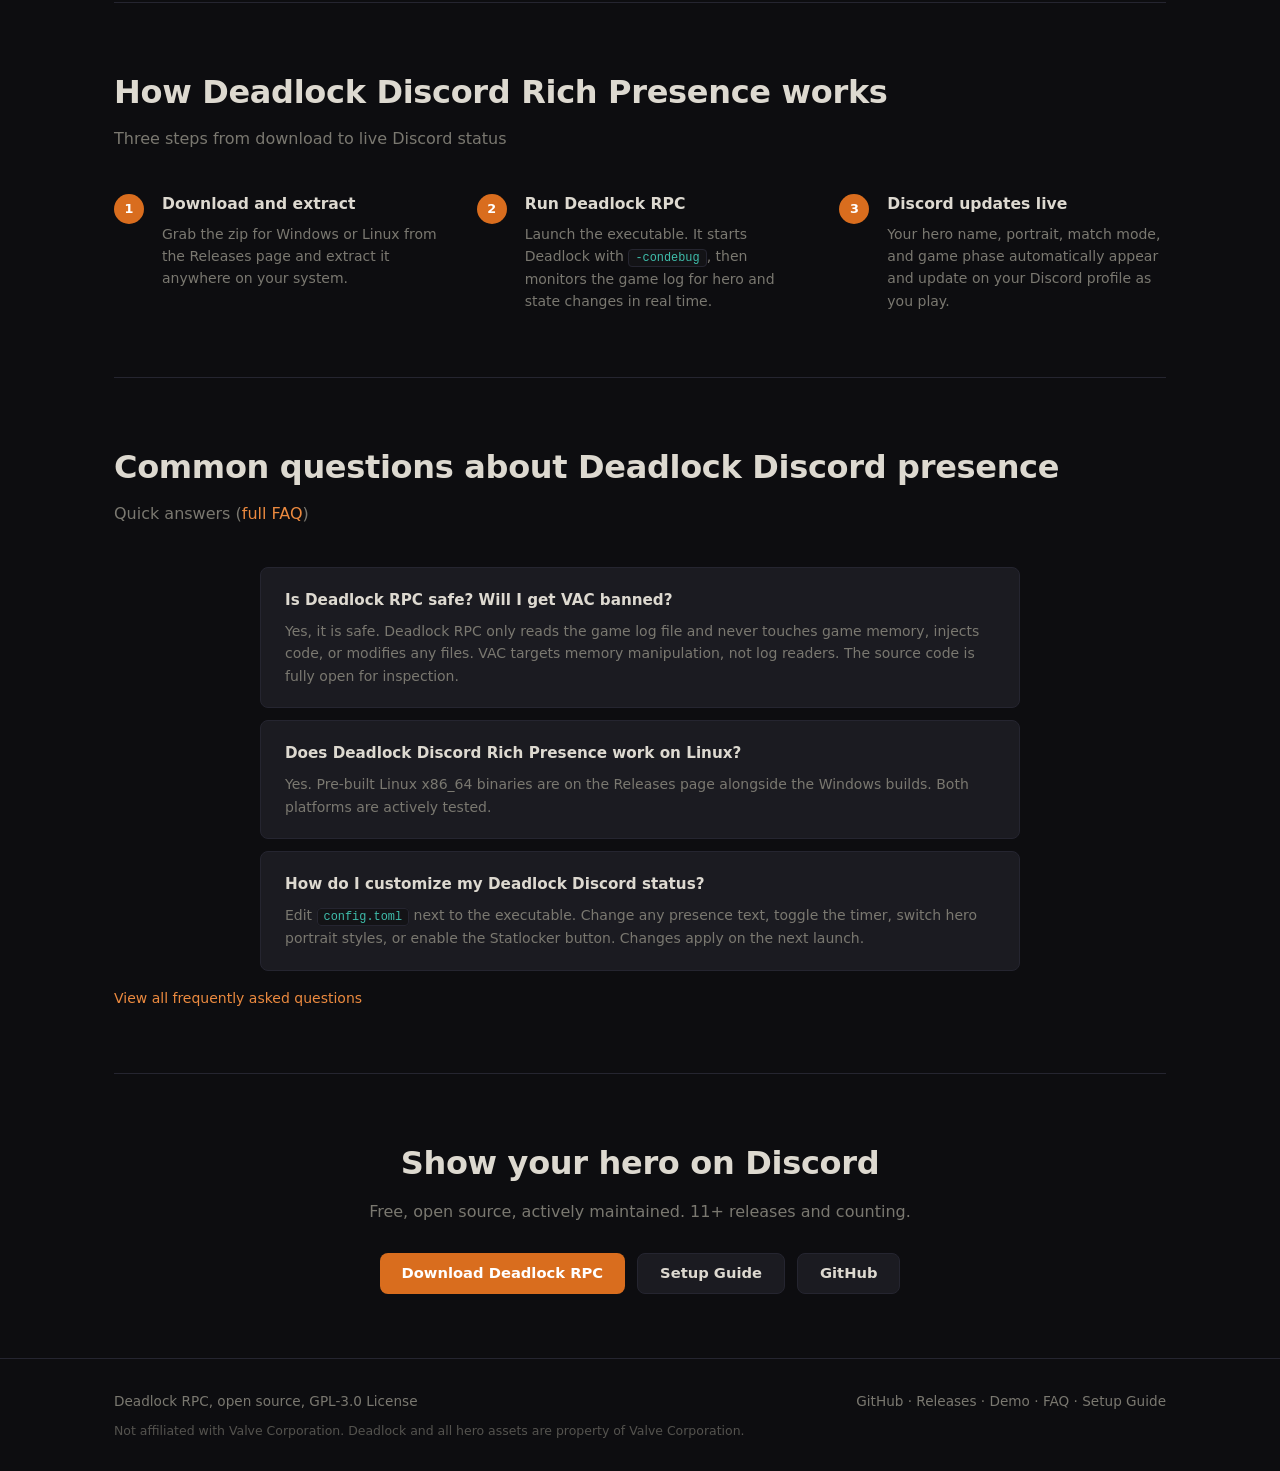
==== commit 463c9623: "feat(site): add interactive rich presence sandbox at /demo/ Adds a browser sandbox that mocks the Di" ====
--- a/index.html
+++ b/index.html
@@ -61,6 +61,7 @@
       <div class="nav-right">
         <ul class="nav-links">
           <li><a href="./" class="active">Home</a></li>
+          <li><a href="demo/">Demo</a></li>
           <li><a href="download/">Download</a></li>
           <li><a href="faq/">FAQ</a></li>
           <li><a href="setup-guide/">Setup Guide</a></li>
@@ -76,6 +77,7 @@
     </div>
     <div class="nav-mobile-menu" id="nav-mobile-menu">
       <a href="./" class="active">Home</a>
+      <a href="demo/">Demo</a>
       <a href="download/">Download</a>
       <a href="faq/">FAQ</a>
       <a href="setup-guide/">Setup Guide</a>
@@ -128,6 +130,7 @@
           loading="lazy"
           width="520"
         >
+        <p class="demo-cta"><a href="demo/" class="btn btn-secondary">Try the interactive demo</a></p>
       </div>
     </div>
 
@@ -164,7 +167,7 @@
           <div class="feature-card">
             <i class="bi bi-sliders feature-icon" aria-hidden="true"></i>
             <h3>Make it your own</h3>
-            <p>Not a fan of the default look? Change what your Discord status says, show or hide the match timer, and tweak it however you like.</p>
+            <p>Not a fan of the default look? Change what your Discord status says for every game phase, show or hide your hero portrait, and tweak it however you like.</p>
           </div>
 
           <div class="feature-card">
@@ -234,6 +237,8 @@
         <a href="https://github.com/HeyTariq/deadlock-rpc">GitHub</a>
         ·
         <a href="https://github.com/HeyTariq/deadlock-rpc/releases">Releases</a>
+        ·
+        <a href="demo/">Demo</a>
         ·
         <a href="faq/">FAQ</a>
         ·
--- a/css/style.css
+++ b/css/style.css
@@ -763,3 +763,395 @@
     justify-content: center;
   }
 }
+
+/* ==========================================================================
+   Demo sandbox (/demo/)
+   ========================================================================== */
+
+.demo-sandbox { padding-top: 40px; }
+
+.sandbox-grid {
+  display: grid;
+  grid-template-columns: 1fr 340px;
+  gap: 32px;
+  align-items: start;
+}
+
+/* Controls */
+
+.ctrl-row {
+  display: grid;
+  grid-template-columns: 130px 1fr;
+  gap: 14px;
+  align-items: center;
+  padding: 14px 0;
+  border-bottom: 1px solid var(--border);
+}
+
+.ctrl-row:first-child { padding-top: 0; }
+
+.ctrl-label {
+  font-size: 0.875rem;
+  color: var(--muted);
+}
+
+.seg {
+  display: flex;
+  flex-wrap: wrap;
+  gap: 6px;
+}
+
+.seg-btn {
+  appearance: none;
+  -webkit-appearance: none;
+  background: var(--card);
+  border: 1px solid var(--border);
+  border-radius: var(--radius);
+  color: var(--text);
+  font-family: inherit;
+  font-size: 0.85rem;
+  line-height: 1.2;
+  padding: 6px 12px;
+  cursor: pointer;
+  transition: border-color 0.15s, background 0.15s;
+}
+
+.seg-btn:hover { border-color: var(--muted); }
+
+.seg-btn.is-active {
+  background: var(--orange);
+  border-color: var(--orange);
+  color: #fff;
+}
+
+.sandbox-controls select,
+.demo-details input[type="text"] {
+  background: var(--surface);
+  border: 1px solid var(--border);
+  border-radius: var(--radius);
+  color: var(--text);
+  font-family: inherit;
+  font-size: 0.875rem;
+  padding: 8px 10px;
+  width: 100%;
+  max-width: 260px;
+}
+
+.range-wrap {
+  display: flex;
+  align-items: center;
+  gap: 12px;
+}
+
+.range-wrap input[type="range"] {
+  width: 180px;
+  accent-color: var(--orange);
+}
+
+.ctrl-val {
+  font-size: 0.85rem;
+  color: var(--muted);
+  white-space: nowrap;
+}
+
+.toggles {
+  display: flex;
+  flex-wrap: wrap;
+  gap: 8px 20px;
+}
+
+.chk {
+  display: inline-flex;
+  align-items: center;
+  gap: 8px;
+  font-size: 0.875rem;
+  cursor: pointer;
+}
+
+.chk input[type="checkbox"] {
+  accent-color: var(--orange);
+  width: 15px;
+  height: 15px;
+  margin: 0;
+}
+
+.ctrl-actions {
+  display: flex;
+  gap: 12px;
+  flex-wrap: wrap;
+  padding-top: 20px;
+}
+
+.ctrl-hint {
+  font-size: 0.85rem;
+  color: var(--muted);
+  line-height: 1.6;
+  margin-top: 14px;
+  min-height: 2.7em;
+}
+
+/* Discord card mock — Discord's palette, scoped so it never leaks */
+
+.sandbox-preview {
+  position: sticky;
+  top: 84px;
+}
+
+.rpc-card {
+  --rpc-bg: #232428;
+  --rpc-text: #f2f3f5;
+  --rpc-muted: #b5bac1;
+  --rpc-btn: #4e5058;
+  --rpc-btn-hover: #6d6f78;
+
+  background: var(--rpc-bg);
+  border-radius: 8px;
+  padding: 16px;
+  box-shadow: 0 8px 40px rgba(0, 0, 0, 0.5);
+  font-family: -apple-system, BlinkMacSystemFont, 'Segoe UI', system-ui, sans-serif;
+  /* Reserve height so phase changes don't reflow the page. */
+  min-height: 148px;
+}
+
+.rpc-header {
+  font-size: 12px;
+  font-weight: 600;
+  color: var(--rpc-muted);
+  margin-bottom: 12px;
+}
+
+.rpc-body {
+  display: flex;
+  gap: 12px;
+  align-items: flex-start;
+}
+
+.rpc-art {
+  position: relative;
+  flex-shrink: 0;
+  width: 60px;
+  height: 60px;
+}
+
+.rpc-large {
+  width: 60px;
+  height: 60px;
+  border-radius: 8px;
+  object-fit: cover;
+  display: block;
+  background: #1b1b21;
+}
+
+.rpc-small {
+  position: absolute;
+  right: -4px;
+  bottom: -4px;
+  width: 20px;
+  height: 20px;
+  border-radius: 50%;
+  object-fit: cover;
+  border: 2px solid var(--rpc-bg);
+  display: block;
+}
+
+.rpc-lines {
+  min-width: 0;
+  display: flex;
+  flex-direction: column;
+  gap: 2px;
+}
+
+.rpc-name {
+  font-size: 14px;
+  font-weight: 600;
+  color: var(--rpc-text);
+  line-height: 1.3;
+}
+
+.rpc-details {
+  font-size: 14px;
+  color: var(--rpc-text);
+  line-height: 1.3;
+  word-break: break-word;
+}
+
+.rpc-state,
+.rpc-time {
+  font-size: 14px;
+  color: var(--rpc-muted);
+  line-height: 1.3;
+  word-break: break-word;
+}
+
+.rpc-button {
+  display: block;
+  width: 100%;
+  margin-top: 12px;
+  padding: 8px;
+  background: var(--rpc-btn);
+  border: none;
+  border-radius: 3px;
+  color: var(--rpc-text);
+  font-family: inherit;
+  font-size: 14px;
+  font-weight: 500;
+  cursor: pointer;
+  transition: background 0.15s;
+}
+
+.rpc-button:hover { background: var(--rpc-btn-hover); }
+.rpc-button[hidden] { display: none; }
+
+.rpc-caption {
+  font-size: 0.8rem;
+  color: var(--muted);
+  line-height: 1.6;
+  margin-top: 12px;
+}
+
+/* Collapsible blocks */
+
+.demo-details {
+  border-bottom: 1px solid var(--border);
+}
+
+.demo-details > summary {
+  cursor: pointer;
+  font-weight: 600;
+  font-size: 0.975rem;
+  padding: 16px 0;
+  list-style: none;
+  display: flex;
+  align-items: center;
+  gap: 8px;
+}
+
+.demo-details > summary::-webkit-details-marker { display: none; }
+.demo-details > summary::marker { content: ''; }
+
+.demo-details > summary::before {
+  content: '\F285'; /* bi-chevron-right */
+  font-family: 'bootstrap-icons';
+  font-size: 0.8rem;
+  color: var(--muted);
+  transition: transform 0.15s;
+}
+
+.demo-details[open] > summary::before { transform: rotate(90deg); }
+
+.details-intro {
+  font-size: 0.875rem;
+  color: var(--muted);
+  line-height: 1.6;
+  margin-bottom: 18px;
+}
+
+.text-row {
+  display: grid;
+  grid-template-columns: 220px minmax(0, 260px) auto;
+  justify-content: start;
+  gap: 12px;
+  align-items: center;
+  padding: 8px 0;
+}
+
+.text-row label {
+  font-size: 0.85rem;
+  color: var(--muted);
+}
+
+.text-row label code {
+  display: block;
+  margin-top: 2px;
+  font-size: 0.75rem;
+}
+
+.chips {
+  display: flex;
+  gap: 6px;
+}
+
+.chip {
+  appearance: none;
+  -webkit-appearance: none;
+  background: var(--surface);
+  border: 1px solid var(--border);
+  border-radius: 4px;
+  color: var(--teal-light);
+  font-family: 'Cascadia Code', 'JetBrains Mono', 'Fira Code', monospace;
+  font-size: 0.75rem;
+  padding: 3px 7px;
+  cursor: pointer;
+  transition: border-color 0.15s;
+}
+
+.chip:hover { border-color: var(--muted); }
+
+.toml-wrap {
+  position: relative;
+  margin-bottom: 20px;
+}
+
+.btn-copy {
+  position: absolute;
+  top: 20px;
+  right: 12px;
+  padding: 5px 12px;
+  font-size: 0.78rem;
+  z-index: 1;
+}
+
+.toml-wrap pre { padding-right: 90px; }
+
+/* The site has no focus styling; the sandbox needs it. */
+.seg-btn:focus-visible,
+.chip:focus-visible,
+.rpc-button:focus-visible,
+.demo-details > summary:focus-visible,
+.sandbox-controls select:focus-visible,
+.demo-details input[type="text"]:focus-visible,
+.range-wrap input[type="range"]:focus-visible,
+.chk input[type="checkbox"]:focus-visible,
+.btn:focus-visible {
+  outline: 2px solid var(--orange-light);
+  outline-offset: 2px;
+}
+
+/* Homepage CTA under the demo gif */
+.demo-cta { margin-top: 24px; }
+
+@media (max-width: 900px) {
+  .sandbox-grid {
+    grid-template-columns: 1fr;
+    gap: 28px;
+  }
+
+  /* Card first, so the point of the page is visible immediately. */
+  .sandbox-preview {
+    position: static;
+    order: -1;
+    max-width: 420px;
+  }
+
+  .text-row {
+    grid-template-columns: 1fr;
+    gap: 6px;
+  }
+
+  .sandbox-controls select,
+  .demo-details input[type="text"] { max-width: none; }
+}
+
+@media (max-width: 640px) {
+  .ctrl-row {
+    grid-template-columns: 1fr;
+    gap: 8px;
+  }
+
+  .range-wrap input[type="range"] { width: 100%; }
+
+  .ctrl-actions .btn {
+    flex: 1;
+    justify-content: center;
+  }
+}
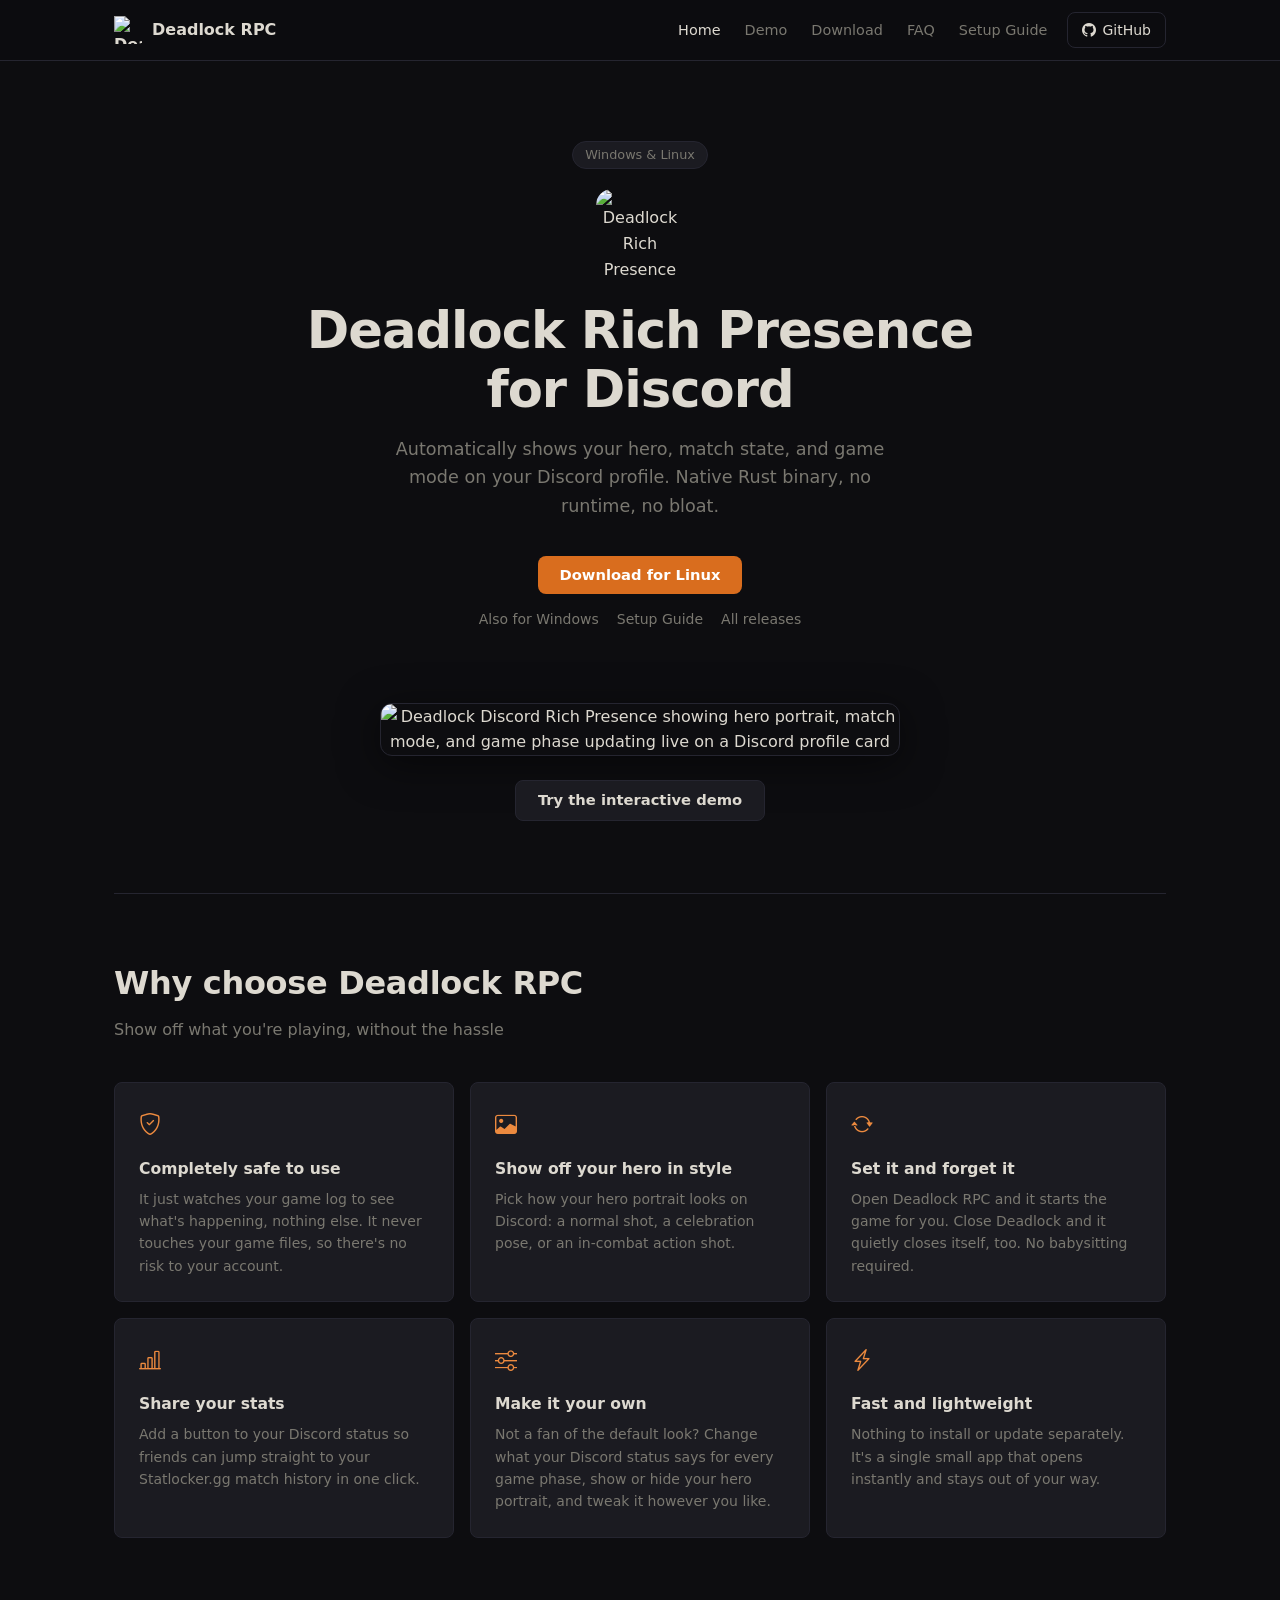
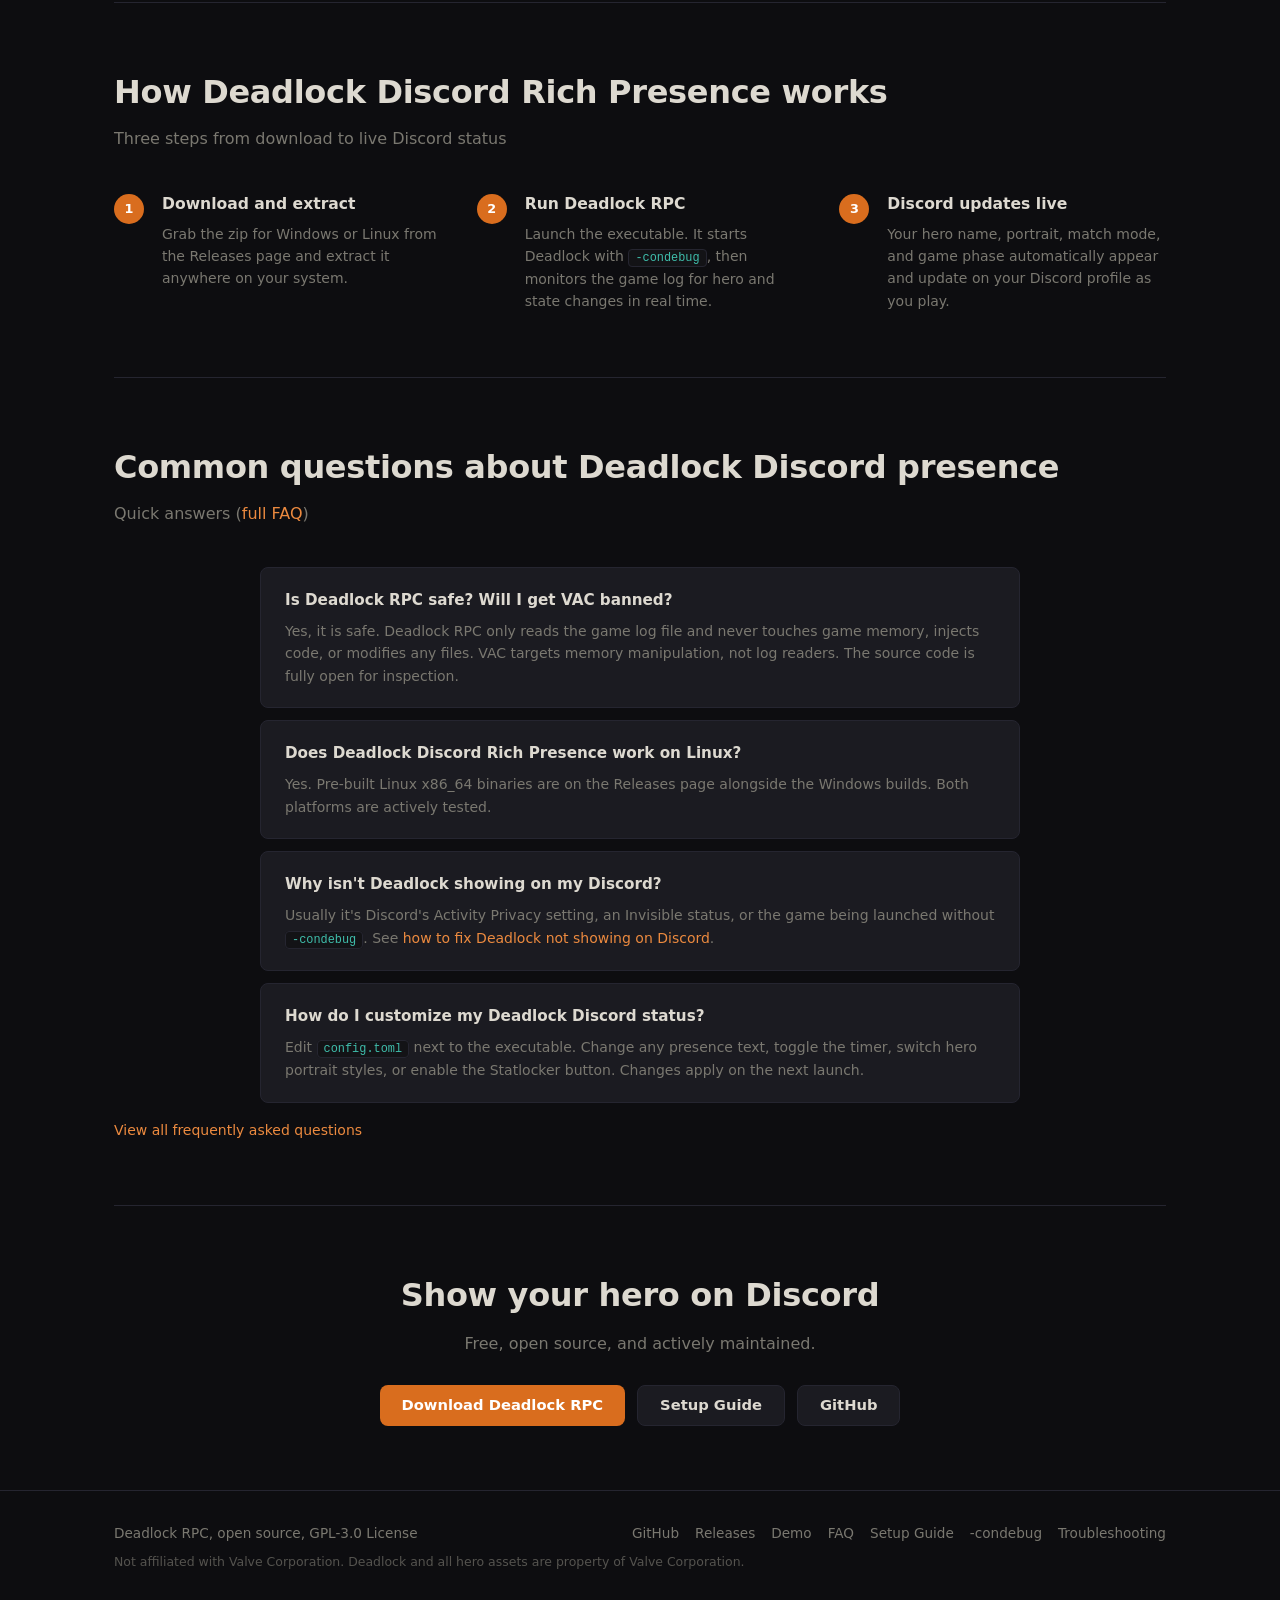
==== commit afc01f7f: "feat(site): add condebug and troubleshooting pages and improve search metadata" ====
--- a/index.html
+++ b/index.html
@@ -3,22 +3,22 @@
 <head>
   <meta charset="UTF-8">
   <meta name="viewport" content="width=device-width, initial-scale=1.0">
-  <title>Deadlock Rich Presence: Discord Rich Presence for Deadlock</title>
-  <meta name="description" content="Show your Deadlock hero, match state, and game mode on Discord automatically. Free Rust-native app for Windows and Linux. No runtime required.">
+  <title>Deadlock Discord Rich Presence: Show Your Hero on Discord</title>
+  <meta name="description" content="Free, open-source and VAC safe. Show your Deadlock hero, game mode, and match status in your Discord activity automatically. Windows and Linux.">
   <link rel="canonical" href="https://heytariq.github.io/deadlock-rpc/">
   <link rel="icon" type="image/png" href="assets/icon.png">
   <meta name="google-site-verification" content="DSSa6KZz8AAY7FuasjFtx8nGeRokejxk_uT6S8hJzq4" />
 
   <meta property="og:type" content="website">
-  <meta property="og:title" content="Deadlock Rich Presence: Discord Rich Presence for Deadlock">
-  <meta property="og:description" content="Show your Deadlock hero, match state, and game mode on Discord automatically. Free Rust-native app for Windows and Linux.">
+  <meta property="og:title" content="Deadlock Discord Rich Presence: Show Your Hero on Discord">
+  <meta property="og:description" content="Free, open-source and VAC safe. Show your Deadlock hero, game mode, and match status in your Discord activity. Windows and Linux.">
   <meta property="og:image" content="https://heytariq.github.io/deadlock-rpc/assets/icon.png">
   <meta property="og:url" content="https://heytariq.github.io/deadlock-rpc/">
   <meta property="og:site_name" content="Deadlock Rich Presence">
 
   <meta name="twitter:card" content="summary">
-  <meta name="twitter:title" content="Deadlock Rich Presence: Discord Rich Presence for Deadlock">
-  <meta name="twitter:description" content="Show your Deadlock hero, match state, and game mode on Discord automatically. Free Rust-native app for Windows and Linux.">
+  <meta name="twitter:title" content="Deadlock Discord Rich Presence: Show Your Hero on Discord">
+  <meta name="twitter:description" content="Free, open-source and VAC safe. Show your Deadlock hero, game mode, and match status in your Discord activity. Windows and Linux.">
   <meta name="twitter:image" content="https://heytariq.github.io/deadlock-rpc/assets/icon.png">
 
   <link rel="stylesheet" href="https://cdn.jsdelivr.net/npm/bootstrap-icons@1.11.3/font/bootstrap-icons.min.css">
@@ -35,7 +35,7 @@
     "downloadUrl": "https://github.com/HeyTariq/deadlock-rpc/releases/latest",
     "applicationCategory": "GameApplication",
     "operatingSystem": ["Windows", "Linux"],
-    "softwareVersion": "1.0.1",
+    "softwareVersion": "1.1.1",
     "offers": {
       "@type": "Offer",
       "price": "0",
@@ -112,9 +112,7 @@
           <div class="dl-alts">
             <a href="https://github.com/HeyTariq/deadlock-rpc/releases/latest/download/deadlock-rpc-setup-linux-x86_64.zip" class="link-subtle dl-alt-linux">Also for Linux</a>
             <a href="https://github.com/HeyTariq/deadlock-rpc/releases/latest/download/deadlock-rpc-setup-windows-x86_64.zip" class="link-subtle dl-alt-win">Also for Windows</a>
-            <span class="dl-dot" aria-hidden="true">·</span>
             <a href="setup-guide/" class="link-subtle">Setup Guide</a>
-            <span class="dl-dot" aria-hidden="true">·</span>
             <a href="https://github.com/HeyTariq/deadlock-rpc/releases" class="link-subtle">All releases</a>
           </div>
         </div>
@@ -189,7 +187,7 @@
           </div>
           <div class="step">
             <h3>Run Deadlock RPC</h3>
-            <p>Launch the executable. It starts Deadlock with <code>-condebug</code>, then monitors the game log for hero and state changes in real time.</p>
+            <p>Launch the executable. It starts Deadlock with <a href="condebug/"><code>-condebug</code></a>, then monitors the game log for hero and state changes in real time.</p>
           </div>
           <div class="step">
             <h3>Discord updates live</h3>
@@ -211,6 +209,10 @@
             <p>Yes. Pre-built Linux x86_64 binaries are on the Releases page alongside the Windows builds. Both platforms are actively tested.</p>
           </div>
           <div class="faq-item">
+            <h3>Why isn't Deadlock showing on my Discord?</h3>
+            <p>Usually it's Discord's Activity Privacy setting, an Invisible status, or the game being launched without <code>-condebug</code>. See <a href="not-showing-on-discord/">how to fix Deadlock not showing on Discord</a>.</p>
+          </div>
+          <div class="faq-item">
             <h3>How do I customize my Deadlock Discord status?</h3>
             <p>Edit <code>config.toml</code> next to the executable. Change any presence text, toggle the timer, switch hero portrait styles, or enable the Statlocker button. Changes apply on the next launch.</p>
           </div>
@@ -220,7 +222,7 @@
 
       <section class="cta-section">
         <h2>Show your hero on Discord</h2>
-        <p>Free, open source, actively maintained. 11+ releases and counting.</p>
+        <p>Free, open source, and actively maintained.</p>
         <div class="btn-group">
           <a href="download/" class="btn btn-primary">Download Deadlock RPC</a>
           <a href="setup-guide/" class="btn btn-secondary">Setup Guide</a>
@@ -233,16 +235,14 @@
   <footer>
     <div class="footer-inner">
       <span>Deadlock RPC, open source, <a href="https://github.com/HeyTariq/deadlock-rpc/blob/main/LICENSE">GPL-3.0 License</a></span>
-      <span>
+      <span class="footer-links">
         <a href="https://github.com/HeyTariq/deadlock-rpc">GitHub</a>
-        ·
         <a href="https://github.com/HeyTariq/deadlock-rpc/releases">Releases</a>
-        ·
         <a href="demo/">Demo</a>
-        ·
         <a href="faq/">FAQ</a>
-        ·
         <a href="setup-guide/">Setup Guide</a>
+        <a href="condebug/">-condebug</a>
+        <a href="not-showing-on-discord/">Troubleshooting</a>
       </span>
     </div>
     <div class="footer-inner footer-disclaimer">
--- a/css/style.css
+++ b/css/style.css
@@ -246,16 +246,11 @@
 .dl-alts {
   display: flex;
   align-items: center;
-  gap: 10px;
+  gap: 10px 18px;
   font-size: 0.875rem;
   color: var(--muted);
   flex-wrap: wrap;
   justify-content: center;
-}
-
-.dl-dot {
-  color: var(--border);
-  user-select: none;
 }
 
 .dl-alt-win {
@@ -954,6 +949,8 @@
   display: block;
 }
 
+.rpc-small[hidden] { display: none; }
+
 .rpc-lines {
   min-width: 0;
   display: flex;
@@ -1155,3 +1152,10 @@
     justify-content: center;
   }
 }
+
+.footer-links {
+  display: flex;
+  flex-wrap: wrap;
+  justify-content: center;
+  gap: 8px 16px;
+}
